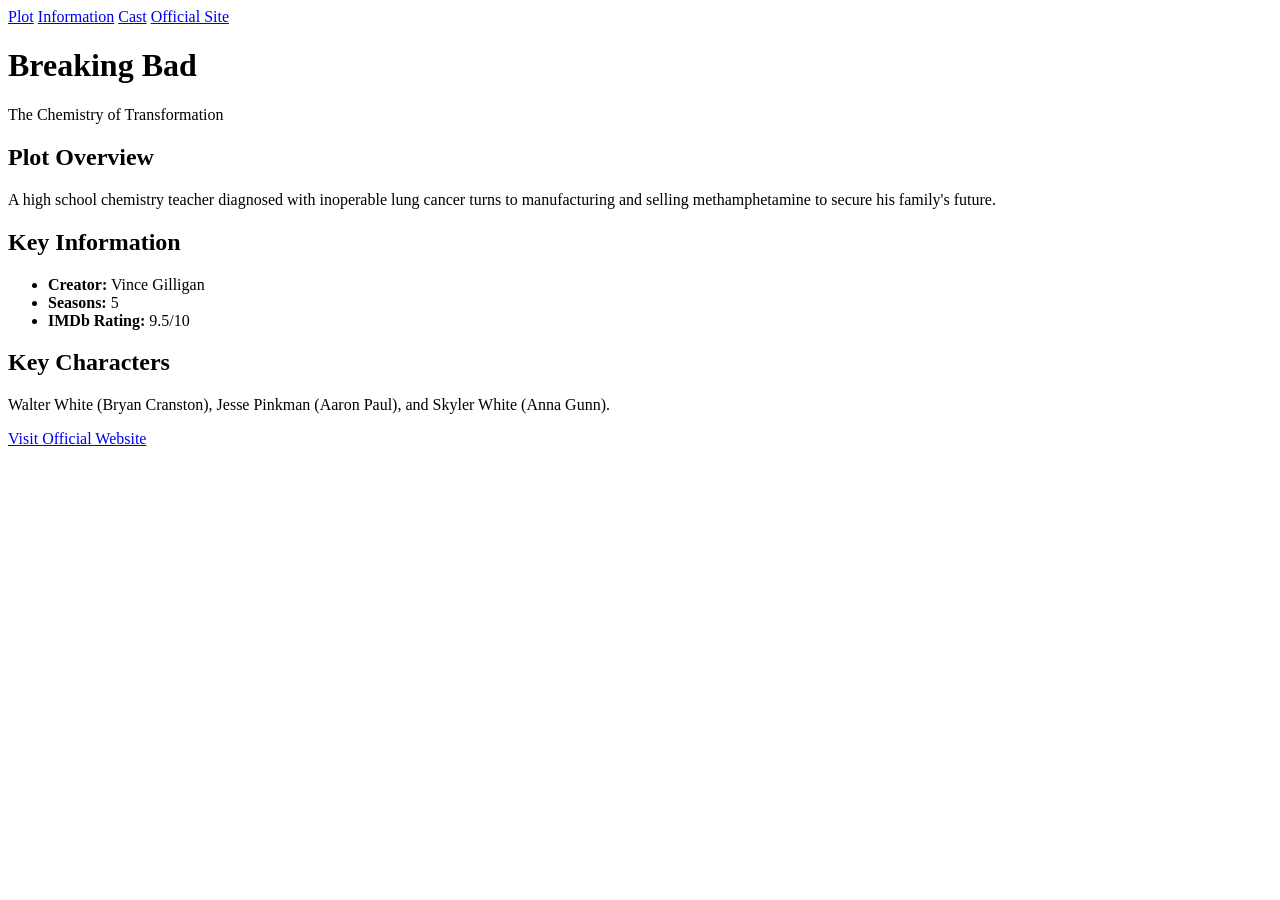
==== chapter2/index.html @ 71184a35 "Update and rename links and navigation to index.html" ====
<!DOCTYPE html>
<html lang="en">
<head>
    <meta charset="UTF-8">
    <meta name="viewport" content="width=device-width, initial-scale=1.0">
    <title>Breaking Bad Fan Page</title>
    <link rel="stylesheet" href="style.css">
</head>
<body>

    <nav class="navbar">
        <a href="#plot">Plot</a>
        <a href="#info">Information</a>
        <a href="#cast">Cast</a>
        <a href="#official">Official Site</a>
    </nav>

    <div class="main-container">
        <header>
            <h1>Breaking Bad</h1>
            <p class="tagline">The Chemistry of Transformation</p>
        </header>

        <section id="plot" class="content-section">
            <h2>Plot Overview</h2>
            <p>A high school chemistry teacher diagnosed with inoperable lung cancer turns to manufacturing and selling methamphetamine to secure his family's future.</p>
        </section>

        <section id="info" class="content-section">
            <h2>Key Information</h2>
            <ul>
                <li><strong>Creator:</strong> Vince Gilligan</li>
                <li><strong>Seasons:</strong> 5</li>
                <li><strong>IMDb Rating:</strong> 9.5/10</li>
            </ul>
        </section>

        <section id="cast" class="content-section">
            <h2>Key Characters</h2>
            <p>Walter White (Bryan Cranston), Jesse Pinkman (Aaron Paul), and Skyler White (Anna Gunn).</p>
        </section>

        <section id="official" class="footer-link">
            <a href="https://www.amc.com/shows/breaking-bad" target="_blank" class="btn-primary">Visit Official Website</a>
        </section>
    </div>

</body>
</html>
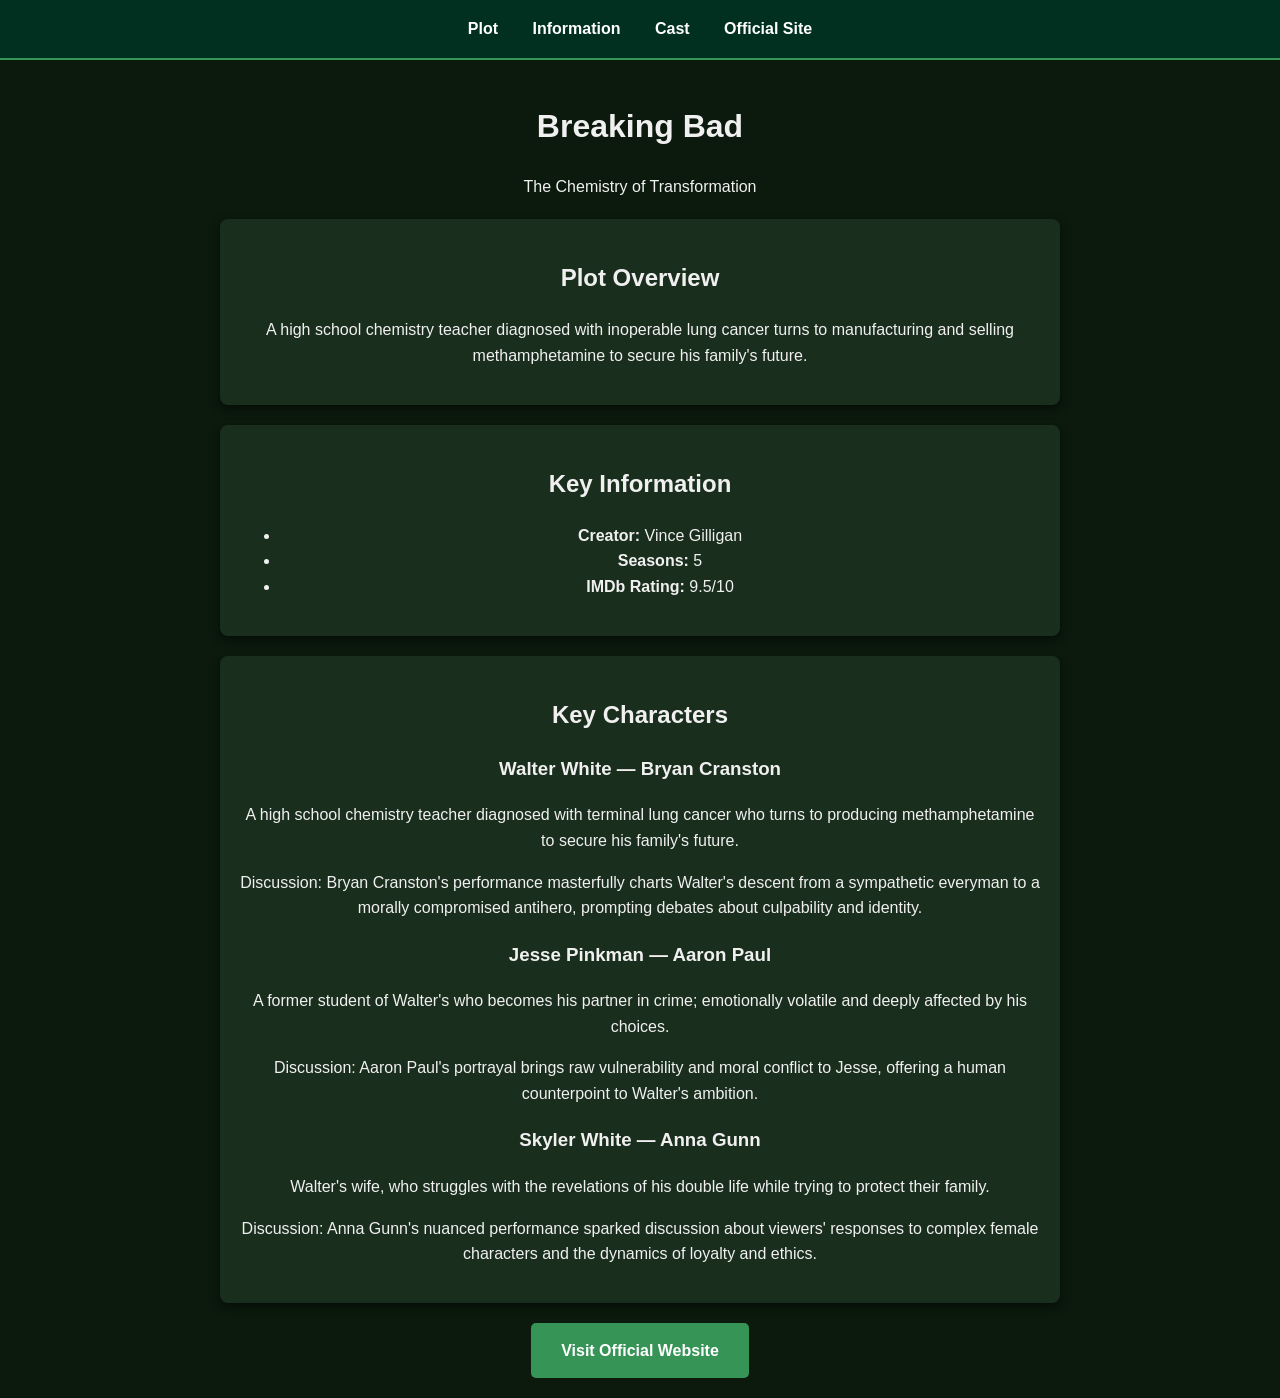
==== commit 6c69f5e1: "Enhance cast section with character bios and discussions Added detailed character descriptions and d" ====
--- a/chapter2/index.html
+++ b/chapter2/index.html
@@ -37,7 +37,25 @@
 
         <section id="cast" class="content-section">
             <h2>Key Characters</h2>
-            <p>Walter White (Bryan Cranston), Jesse Pinkman (Aaron Paul), and Skyler White (Anna Gunn).</p>
+            <div class="cast-list">
+                <article class="cast-card">
+                    <h3>Walter White — Bryan Cranston</h3>
+                    <p class="bio">A high school chemistry teacher diagnosed with terminal lung cancer who turns to producing methamphetamine to secure his family's future.</p>
+                    <p class="discussion">Discussion: Bryan Cranston's performance masterfully charts Walter's descent from a sympathetic everyman to a morally compromised antihero, prompting debates about culpability and identity.</p>
+                </article>
+
+                <article class="cast-card">
+                    <h3>Jesse Pinkman — Aaron Paul</h3>
+                    <p class="bio">A former student of Walter's who becomes his partner in crime; emotionally volatile and deeply affected by his choices.</p>
+                    <p class="discussion">Discussion: Aaron Paul's portrayal brings raw vulnerability and moral conflict to Jesse, offering a human counterpoint to Walter's ambition.</p>
+                </article>
+
+                <article class="cast-card">
+                    <h3>Skyler White — Anna Gunn</h3>
+                    <p class="bio">Walter's wife, who struggles with the revelations of his double life while trying to protect their family.</p>
+                    <p class="discussion">Discussion: Anna Gunn's nuanced performance sparked discussion about viewers' responses to complex female characters and the dynamics of loyalty and ethics.</p>
+                </article>
+            </div>
         </section>
 
         <section id="official" class="footer-link">
--- a/chapter2/style.css
+++ b/chapter2/style.css
@@ -0,0 +1,57 @@
+/* General Styling */
+body {
+    background-color: #0b1a0d; /* Dark green theme */
+    color: #f0f0f0;
+    font-family: 'Segoe UI', Arial, sans-serif;
+    margin: 0;
+    line-height: 1.6;
+}
+
+/* Navbar Styling */
+.navbar {
+    background-color: #023020;
+    padding: 1rem;
+    text-align: center;
+    position: sticky;
+    top: 0;
+    border-bottom: 2px solid #369457;
+}
+
+.navbar a {
+    color: white;
+    text-decoration: none;
+    margin: 0 15px;
+    font-weight: bold;
+}
+
+/* Requirement: Class 1 - Content Sections */
+.content-section {
+    background-color: #1a2e1d;
+    max-width: 800px;
+    margin: 20px auto;
+    padding: 20px;
+    border-radius: 8px;
+    box-shadow: 0 4px 10px rgba(0,0,0,0.5);
+}
+
+/* Requirement: Class 2 - Link Styled as a Button */
+.btn-primary {
+    display: inline-block;
+    background-color: #369457;
+    color: white;
+    padding: 15px 30px;
+    text-decoration: none;
+    border-radius: 5px;
+    font-weight: bold;
+    transition: background 0.3s ease;
+}
+
+.btn-primary:hover {
+    background-color: #266b3f;
+    box-shadow: 0 0 15px #369457;
+}
+
+.main-container {
+    padding: 20px;
+    text-align: center;
+}
